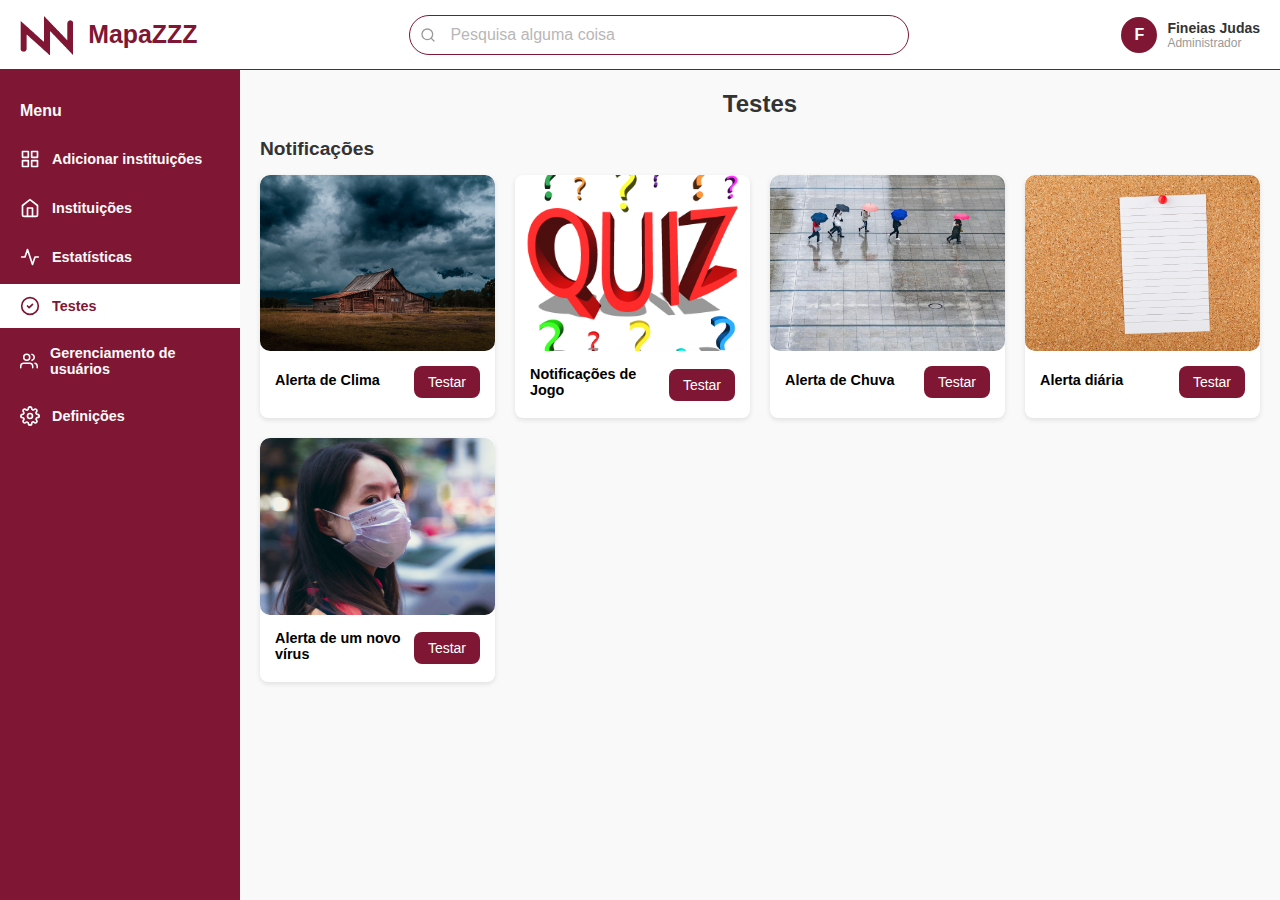
==== pages/tests/index.html @ 503519e6 "Dashboad almost done" ====
<!DOCTYPE html>
<html lang="pt">
<head>
    <meta charset="UTF-8">
    <meta name="viewport" content="width=device-width, initial-scale=1.0">
    <title>Dashboard de Zonas de Risco - Tests</title>
    <link rel="stylesheet" href="index.css">
</head>
<body>
    <div id="notification-message" style="display: none;"></div>

    <header>
        <a href="../dashboard/index.html" class="logo">
    <img src="../../assets/favicon.png" alt="Logo NN" class="logo-image">
    <h5>MapaZZZ</h5>
</a>
        <div class="search-container">
            <input type="text" class="search-input" placeholder="Pesquisa alguma coisa">
        </div>
        <div class="user-controls">
            <a href="#" style="text-decoration: none;">
                <div class="user-icon"> <h3>F</h3> </div>
                <div class="userName"> <h3 >Fineias Judas</h3>
                <h5>Administrador</h5>
            </a>
            </div>
        </div>
    </header>
    
    <div class="main-container">
        <aside class="sidebar">
            <div class="menu-header">Menu</div>
            <ul class="sidebar-menu">
                <li>
                    <a href="#" class="menu-item">
                        <svg viewBox="0 0 24 24" fill="none" stroke="white" stroke-width="2" stroke-linecap="round" stroke-linejoin="round">
                            <rect x="3" y="3" width="7" height="7"></rect>
                            <rect x="14" y="3" width="7" height="7"></rect>
                            <rect x="14" y="14" width="7" height="7"></rect>
                            <rect x="3" y="14" width="7" height="7"></rect>
                        </svg>
                        <span class="menu-text">Adicionar instituições</span>
                    </a>
                </li>
                <li>
                    <a href="#" class="menu-item">
                        <svg viewBox="0 0 24 24" fill="none" stroke="white" stroke-width="2" stroke-linecap="round" stroke-linejoin="round">
                            <path d="M3 9l9-7 9 7v11a2 2 0 01-2 2H5a2 2 0 01-2-2z"></path>
                            <polyline points="9 22 9 12 15 12 15 22"></polyline>
                        </svg>
                        <span class="menu-text">Instituições</span>
                    </a>
                </li>
                <li>
                    <a href="#" class="menu-item">
                        <svg viewBox="0 0 24 24" fill="none" stroke="white" stroke-width="2" stroke-linecap="round" stroke-linejoin="round">
                            <path d="M22 12h-4l-3 9L9 3l-3 9H2"></path>
                        </svg>
                        <span class="menu-text">Estatísticas</span>
                    </a>
                </li>
                <li>  
                    <a href="../tests/index.html" class="menu-item" style="background-color: #fff;">  
                        <svg
                            viewBox="0 0 24 24"  
                            width="24"  
                            height="24"  
                            fill="none"  
                            stroke="#7F1734"  
                            stroke-width="2"  
                            stroke-linecap="round"  
                            stroke-linejoin="round"  
                        >  
                            <circle cx="12" cy="12" r="10" fill="none" stroke="#7F1734" stroke-width="2" />  
                            <path d="M9 12l2 2 4-4" />  
                        </svg>
                        <span class="menu-text" style="color: #7F1734;">Testes</span>  
                    </a>  
                </li> 
                <li>
                    <a href="#" class="menu-item">
                        <svg viewBox="0 0 24 24" fill="none" stroke="white" stroke-width="2" stroke-linecap="round" stroke-linejoin="round">
                            <path d="M17 21v-2a4 4 0 00-4-4H5a4 4 0 00-4 4v2"></path>
                            <circle cx="9" cy="7" r="4"></circle>
                            <path d="M23 21v-2a4 4 0 00-3-3.87"></path>
                            <path d="M16 3.13a4 4 0 010 7.75"></path>
                        </svg>
                        <span class="menu-text">Gerenciamento de usuários</span>
                    </a>
                </li>
                <li>
                    <a href="#" class="menu-item">
                        <svg viewBox="0 0 24 24" fill="none" stroke="white" stroke-width="2" stroke-linecap="round" stroke-linejoin="round">
                            <circle cx="12" cy="12" r="3"></circle>
                            <path d="M19.4 15a1.65 1.65 0 00.33 1.82l.06.06a2 2 0 010 2.83 2 2 0 01-2.83 0l-.06-.06a1.65 1.65 0 00-1.82-.33 1.65 1.65 0 00-1 1.51V21a2 2 0 01-2 2 2 2 0 01-2-2v-.09A1.65 1.65 0 009 19.4a1.65 1.65 0 00-1.82.33l-.06.06a2 2 0 01-2.83 0 2 2 0 010-2.83l.06-.06a1.65 1.65 0 00.33-1.82 1.65 1.65 0 00-1.51-1H3a2 2 0 01-2-2 2 2 0 012-2h.09A1.65 1.65 0 004.6 9a1.65 1.65 0 00-.33-1.82l-.06-.06a2 2 0 010-2.83 2 2 0 012.83 0l.06.06a1.65 1.65 0 001.82.33H9a1.65 1.65 0 001-1.51V3a2 2 0 012-2 2 2 0 012 2v.09a1.65 1.65 0 001 1.51 1.65 1.65 0 001.82-.33l.06-.06a2 2 0 012.83 0 2 2 0 010 2.83l-.06.06a1.65 1.65 0 00-.33 1.82V9a1.65 1.65 0 001.51 1H21a2 2 0 012 2 2 2 0 01-2 2h-.09a1.65 1.65 0 00-1.51 1z"></path>
                        </svg>
                        <span class="menu-text">Definições</span>
                    </a>
                </li>
            </ul>
        </aside>
        
        <main class="main-content">
            <h1 class="content-title">Testes</h1>
            
            <section class="municipality-section">
                <div class="municipality-header">
                    <h2 class="municipality-title">Notificações</h2>
                </div>
                
                <div class="image-grid">
                    <div class="risk-location-card">
                        <div class="risk-image" data-bg="../../assets/cabin-924958_1920.jpg">
                        </div>
                        <div class="risk-info">
                            <div class="risk-title">Alerta de Clima</div>
                            <button class="risk-button" onclick="sendNotification('Alerta de Clima')">Testar</button>
                        </div>
                    </div>
                    
                    <div class="risk-location-card">
                        <div class="risk-image" data-bg="../../assets/quiz-2432440_1280.png">
                        </div>
                        <div class="risk-info">
                            <div class="risk-title">Notificações de Jogo</div>
                            <button class="risk-button" onclick="sendNotification('Notificações de Jogo')">Testar</button>
                        </div>
                    </div>
                    
                    <div class="risk-location-card">
                        <div class="risk-image" data-bg="../../assets/rain-7995866_1920.jpg">
                        </div>
                        <div class="risk-info">
                            <div class="risk-title">Alerta de Chuva</div>
                            <button class="risk-button" onclick="sendNotification('Alerta de Chuva')">Testar</button>
                        </div>
                    </div>
                    
                    <div class="risk-location-card">
                        <div class="risk-image" data-bg="../../assets/blank-89184_1920.jpg">
                        </div>
                        <div class="risk-info">
                            <div class="risk-title">Alerta diária</div>
                            <button class="risk-button" onclick="sendNotification('Alerta diária')">Testar</button>
                        </div>
                    </div>
                    <div class="risk-location-card">
                        <div class="risk-image" data-bg="../../assets/new-crown-virus-4923606_1920.jpg">
                        </div>
                        <div class="risk-info">
                            <div class="risk-title">Alerta de um novo vírus</div>
                            <button class="risk-button" onclick="sendNotification('Alerta de um novo vírus')">Testar</button>
                        </div>
                    </div>
                </div>
            </section>
            
           
        </main>
    </div>
    <script src="index.js"></script>
</body>
</html>
---- pages/tests/index.css ----
* {
    margin: 0;
    padding: 0;
    box-sizing: border-box;
    font-family: 'Segoe UI', Tahoma, Geneva, Verdana, sans-serif;
}

:root {
    --primary-color: #7F1734;
    --sidebar-width: 240px;
    --header-height: 70px;
    --gray-light: #e5e5e5;
    --gray-medium: #999;
    --text-dark: #333;
}

.userName {
        justify-content: space-between;
        align-items: center;
}

body {
    display: flex;
    flex-direction: column;
    min-height: 100vh;
}

header {
    display: flex;
    justify-content: space-between;
    align-items: center;
    height: var(--header-height);
    padding: 0 20px;
    border-bottom: 1px solid var(--gray-light);
    background-color: white;
    border-width: 1.5px;
    border-color: #7F1734;

}

.logo {
    display: flex;
    align-items: center;
    text-decoration: none;
}

.logo-image {
    height: 40px; /* Ajuste a altura conforme necessário */
    width: auto;
    margin-right: 15px;

}
.logo {
    color: #7F1734;
    font-size: 30px;
    font-weight: bold;
    text-decoration: none;
}

.search-container {
    flex: 1;
    max-width: 500px;
    margin: 0 20px;
}

.search-input {  
    width: 100%;  
    padding: 10px 15px;  
    border-radius: 25px;  
    border: 1px solid #7F1734;  
    font-size: 1rem;  
    color: var(--text-dark); /* Cor do texto */  
    background-image: url('data:image/svg+xml;utf8,<svg xmlns="http://www.w3.org/2000/svg" width="16" height="16" viewBox="0 0 24 24" fill="none" stroke="%23999" stroke-width="2" stroke-linecap="round" stroke-linejoin="round"><circle cx="11" cy="11" r="8"/><path d="M21 21l-4.35-4.35"/></svg>');  
    background-repeat: no-repeat;  
    background-position: 10px center;  
    padding-left: 40px;  
}  

/* Adicionando um estilo para o placeholder */  
.search-input::placeholder {  
    color: var(--gray-medium); /* Cor do texto do placeholder */  
    opacity: 0.7; /* Opacidade do placeholder */  
}
/* Foco */  
.search-input:focus {  
    border-color: #7F1734; /* Mantém a cor da borda ao sofrer foco */  
    outline: none; /* Remove a borda padrão de foco */  
}

.user-controls {
    display: flex;
    align-items: center;
    gap: 10px;
}

.user-icon {
    width: 36px;
    height: 36px;
    border-radius: 50%;
    background-color: var(--primary-color);
    display: flex;
    justify-content: center;
    align-items: center;
    color: white;
    flex-shrink: 0;
}

.user-icon h3 {
    margin: 0;
    font-size: 16px;
    line-height: 1;
}

.userName {
    display: flex;
    flex-direction: column;
    line-height: 1;
}

.userName h3 {
    margin: 0;
    font-size: 14px;
    color: var(--text-dark);
}

.userName h5 {
    margin: 2px 0 0;
    font-size: 12px;
    font-weight: normal;
    color: var(--gray-medium);
}

@media (max-width: 768px) {
    .userName {
        display: none;
    }
}
.main-container {
    display: flex;
    flex: 1;
}

.sidebar {
    width: var(--sidebar-width);
    background-color: #7F1734;
    padding: 20px 0;
}

.sidebar-menu {
    list-style-type: none;
}

.menu-item {
    display: flex;
    align-items: center;
    padding: 12px 20px;
    margin-bottom: 5px;
    color: #f9f9f9;
    text-decoration: none;
    font-size: 0.9rem;
}

.menu-item1 {
    background-color: #f9f9f9;
    display: flex;
    align-items: center;
    padding: 12px 20px;
    margin-bottom: 5px;
    color: #7F1734;
    text-decoration: none;
    font-size: 0.9rem;
}

.menu-text1 {
    font-weight: bold;
    margin-left: 5px;
    color: #7F1734;
}

.menu-text{
    font-weight: bold;
}
.risk-button {
    background-color: #7F1734;
    color: white;
    border: none;
    padding: 8px 14px;
    border-radius: 8px;
    cursor: pointer;
    font-size: 14px;
    transition: background-color 0.3s ease;
}

.risk-button:hover {
    background-color: #5A0F27;
}

.menu-item:hover {
    background-color: rgba(139, 0, 0, 0.05);
}

.menu-item svg {
    margin-right: 12px;
    width: 20px;
    height: 20px;
}

.menu-header {
    font-weight: bold;
    padding: 12px 20px;
    margin-bottom: 5px;
    color: #f9f9f9;
    font-size: 1rem;
}

.main-content {
    flex: 1;
    padding: 20px;
    background-color: #f9f9f9;
    overflow-y: auto;
}

.content-title {
    font-size: 1.5rem;
    margin-bottom: 20px;
    color: var(--text-dark);
    text-align: center;
}

.municipality-section {
    margin-bottom: 40px;
}

.municipality-header {
    display: flex;
    justify-content: space-between;
    align-items: center;
    margin-bottom: 15px;
}

.municipality-title {
    font-size: 1.2rem;
    color: var(--text-dark);
}

.nav-arrows {
    display: flex;
    gap: 10px;
    color: #7F1734;
}

.nav-arrow {
    width: 28px;
    height: 30px;
    display: flex;
    align-items: center;
    justify-content: center;
    color: #7F1734;
    font-weight: 800;
    cursor: pointer;
}

.image-grid {
    display: grid;
    grid-template-columns: repeat(4, 1fr);
    gap: 20px;
}

.risk-location-card {
    background-color: white;
    border-radius: 8px;
    overflow: hidden;
    box-shadow: 0 2px 5px rgba(0, 0, 0, 0.1);
}

.risk-image {
    width: 100%;
    height: 0;
    padding-bottom: 75%; /* Mantém a proporção do card */
    background-color: var(--gray-light); /* Cor de fundo padrão */
    background-size: cover; /* Ajusta a imagem para ocupar todo o espaço */
    background-position: center; /* Centraliza a imagem */
    position: relative; /* Mantém o comportamento no layout */
    border-radius: 10px; /* Opcional, para corresponder ao design */
    overflow: hidden; /* Oculta qualquer excesso de imagem */
}


.risk-info { 
    padding: 15px; 
    display: flex;  
    justify-content: space-between; /* Este alinhamento distribui o espaço entre o título e o "Testar" */  
    align-items: center; /* Alinha verticalmente */  
}  

.risk-title {
    font-size: 0.9rem;
    font-weight: bold;
    margin-bottom: 5px;
}

.risk-level {
    font-size: 0.8rem;
    color: white;
    background-color: #7F1734;
    padding: 4px 14px;
    border-radius: 5px;
    display: inline-block;
}
#notification-message {
    position: relative; /* Para empurrar o conteúdo abaixo */
    background-color: #7F1734; /* Fundo para destacar a mensagem */
    color: #f9f9f9;
    font-weight: bold;
    font-size: 18px;
    text-align: center;
    padding: 10px 0; /* Espaçamento interno */
    display: none; /* Inicialmente escondido */
    transition: all 1.3s ease; /* Suaviza a entrada e saída */
    height: auto; /* Ajusta altura dinamicamente */
}


@media (max-width: 1024px) {
    .image-grid {
        grid-template-columns: repeat(3, 1fr);
    }
}

@media (max-width: 638px) {
    .image-grid {
        grid-template-columns: repeat(2, 1fr);
    }
    
    .sidebar {
        width: 85px;
    }
    
    .menu-text {
        display: none;
    }
    
    .menu-item svg {
        margin-right: 0;
    }
}

@media (max-width: 480px) {
    .image-grid {
        grid-template-columns: 1fr;
    }
    
    .search-container {
        display: none;
    }
}
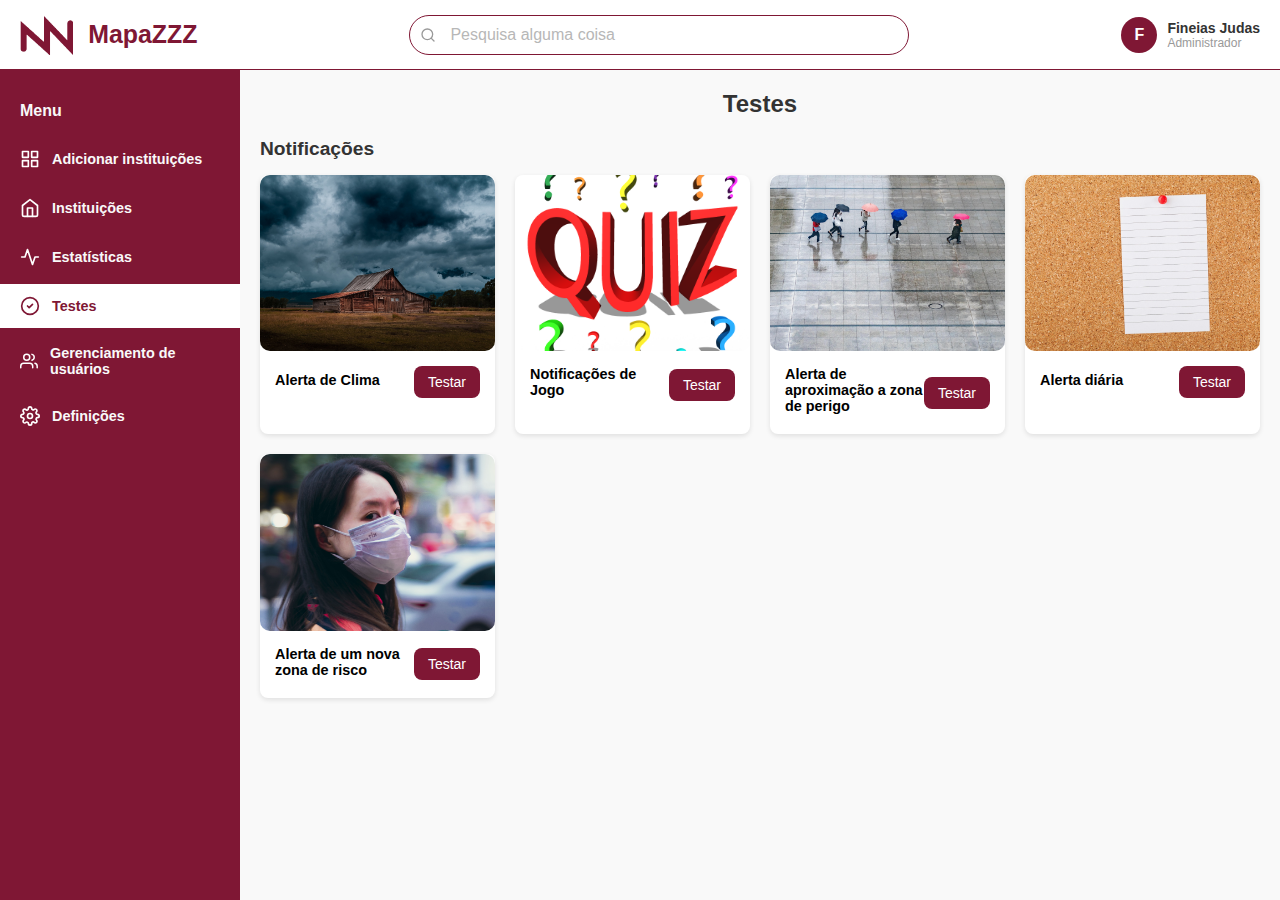
==== commit 7bcbbabf: "consumo" ====
--- a/pages/tests/index.html
+++ b/pages/tests/index.html
@@ -114,7 +114,7 @@
                         </div>
                         <div class="risk-info">
                             <div class="risk-title">Alerta de Clima</div>
-                            <button class="risk-button" onclick="sendNotification('Alerta de Clima')">Testar</button>
+                            <button class="risk-button" onclick="fetchNotificationClima()">Testar</button>
                         </div>
                     </div>
                     
@@ -123,7 +123,7 @@
                         </div>
                         <div class="risk-info">
                             <div class="risk-title">Notificações de Jogo</div>
-                            <button class="risk-button" onclick="sendNotification('Notificações de Jogo')">Testar</button>
+                            <button class="risk-button" onclick="fetchNotificationGame()">Testar</button>
                         </div>
                     </div>
                     
@@ -131,8 +131,8 @@
                         <div class="risk-image" data-bg="../../assets/rain-7995866_1920.jpg">
                         </div>
                         <div class="risk-info">
-                            <div class="risk-title">Alerta de Chuva</div>
-                            <button class="risk-button" onclick="sendNotification('Alerta de Chuva')">Testar</button>
+                            <div class="risk-title">Alerta de aproximação a zona de perigo</div>
+                            <button class="risk-button" onclick="fetchNotificationApproch()">Testar</button>
                         </div>
                     </div>
                     
@@ -141,15 +141,15 @@
                         </div>
                         <div class="risk-info">
                             <div class="risk-title">Alerta diária</div>
-                            <button class="risk-button" onclick="sendNotification('Alerta diária')">Testar</button>
+                            <button class="risk-button" onclick="fetchNotificationEdu()">Testar</button>
                         </div>
                     </div>
                     <div class="risk-location-card">
                         <div class="risk-image" data-bg="../../assets/new-crown-virus-4923606_1920.jpg">
                         </div>
                         <div class="risk-info">
-                            <div class="risk-title">Alerta de um novo vírus</div>
-                            <button class="risk-button" onclick="sendNotification('Alerta de um novo vírus')">Testar</button>
+                            <div class="risk-title">Alerta de um nova zona de risco</div>
+                            <button class="risk-button" onclick="fetchNotificationNewDangerZone()">Testar</button>
                         </div>
                     </div>
                 </div>
@@ -158,6 +158,149 @@
            
         </main>
     </div>
+    <script src="https://cdn.socket.io/4.7.2/socket.io.min.js"></script>
+
+    <script>
+        async function logar()
+        {
+            let urlLogar = 'https://mapazzz.onrender.com/api/users/auth/login';
+
+            const userData = await fetch(urlLogar, {
+              method: 'POST',
+              body: JSON.stringify({
+                username: "940926388",
+                password: "123456789"
+              }),
+              headers: {
+                'Content-Type': 'application/json'
+              }
+            });
+            if (userData.ok) {
+                const data = await userData.json();
+                return data.token; 
+            }
+            return null;
+        }
+
+        if (!localStorage.getItem('token')) {
+            logar().then(token => {
+                if (token) {
+                    localStorage.setItem('token', token);
+                    console.log('Token saved:', token);
+                } else {
+                    console.error('Failed to log in');
+                }
+            });
+        } 
+        
+        async function fetchNotificationGame() {
+            console.log('Fetching notification game...');
+            const url = 'https://mapazzz.onrender.com/api/notification/game?latitude=-8.896969&longitude=13.2188043';
+            const options = {
+                method: 'GET',
+                headers: {
+                    'Content-Type': 'application/json',
+                    'Authorization': 'Bearer ' + localStorage.getItem('token')
+                }
+            };
+            const response = await fetch(url, options);
+            if (!response.ok) {
+                console.log('Error fetching notification game:', response);
+                throw new Error('Network response was not ok');
+            
+            }
+            const data = await response.json();
+            console.log('Notification game data:', data);
+            sendNotification('Alerta de Jogo');
+        }
+        
+
+        async function fetchNotificationClima() {
+            console.log('Fetching notification game...');
+            const url = 'https://mapazzz.onrender.com/api/notification/climate?latitude=-8.896969&longitude=13.2188043&userId=a5acec55-79b6-4931-b0a8-9866207d1503';
+            const options = {
+                method: 'GET',
+                headers: {
+                    'Content-Type': 'application/json',
+                    //'Authorization': 'Bearer ' + localStorage.getItem('token')
+                }
+            };
+            const response = await fetch(url, options);
+            if (!response.ok) {
+                console.log('Error fetching notification game:', response);
+                throw new Error('Network response was not ok');
+            
+            }
+            const data = await response.json();
+            console.log('Notification game data:', data);
+            sendNotification('Alerta de Clima');
+        }
+      
+        async function fetchNotificationEdu() {
+            console.log('Fetching notification game...');
+            const url = 'https://mapazzz.onrender.com/api/alert';
+            const options = {
+                method: 'GET',
+                headers: {
+                    'Content-Type': 'application/json',
+                    'Authorization': 'Bearer ' + localStorage.getItem('token') 
+                }
+            };
+            const response = await fetch(url, options);
+            if (!response.ok) {
+                console.log('Error fetching notification game:', response);
+                throw new Error('Network response was not ok');
+            
+            }
+            const data = await response.json();
+            console.log('Notification game data:', data);
+            sendNotification('Alerta de Educação');
+        }
+
+        async function fetchNotificationApproch() {
+            console.log('Fetching notification game...');
+            const url = 'https://mapazzz.onrender.com/api/notification/approach_danger_zone?latitude=-8.896969&longitude=13.2188043';
+            const options = {
+                method: 'GET',
+                headers: {
+                    'Content-Type': 'application/json',
+                    'Authorization': 'Bearer ' + localStorage.getItem('token') 
+                }
+            };
+            const response = await fetch(url, options);
+            if (!response.ok) {
+                console.log('Error fetching notification game:', response);
+                throw new Error('Network response was not ok');
+            
+            }
+            const data = await response.json();
+            console.log('Notification game data:', data);
+            sendNotification('Alerta de Aproximação a zona de perigo');
+        }
+
+
+        async function fetchNotificationNewDangerZone() {
+            console.log('Fetching notification game...');
+            const url = 'https://mapazzz.onrender.com/api/notification/new_danger_zone';
+            const options = {
+                method: 'GET',
+                headers: {
+                    'Content-Type': 'application/json',
+                    //'Authorization': 'Bearer ' + localStorage.getItem('token') 
+                }
+            };
+            const response = await fetch(url, options);
+            if (!response.ok) {
+                console.log('Error fetching notification game:', response);
+                throw new Error('Network response was not ok');
+            
+            }
+            const data = await response.json();
+            console.log('Notification game data:', data);
+            sendNotification('Alerta de nova zona de risco');
+        }
+
+    </script>
     <script src="index.js"></script>
 </body>
 </html>
